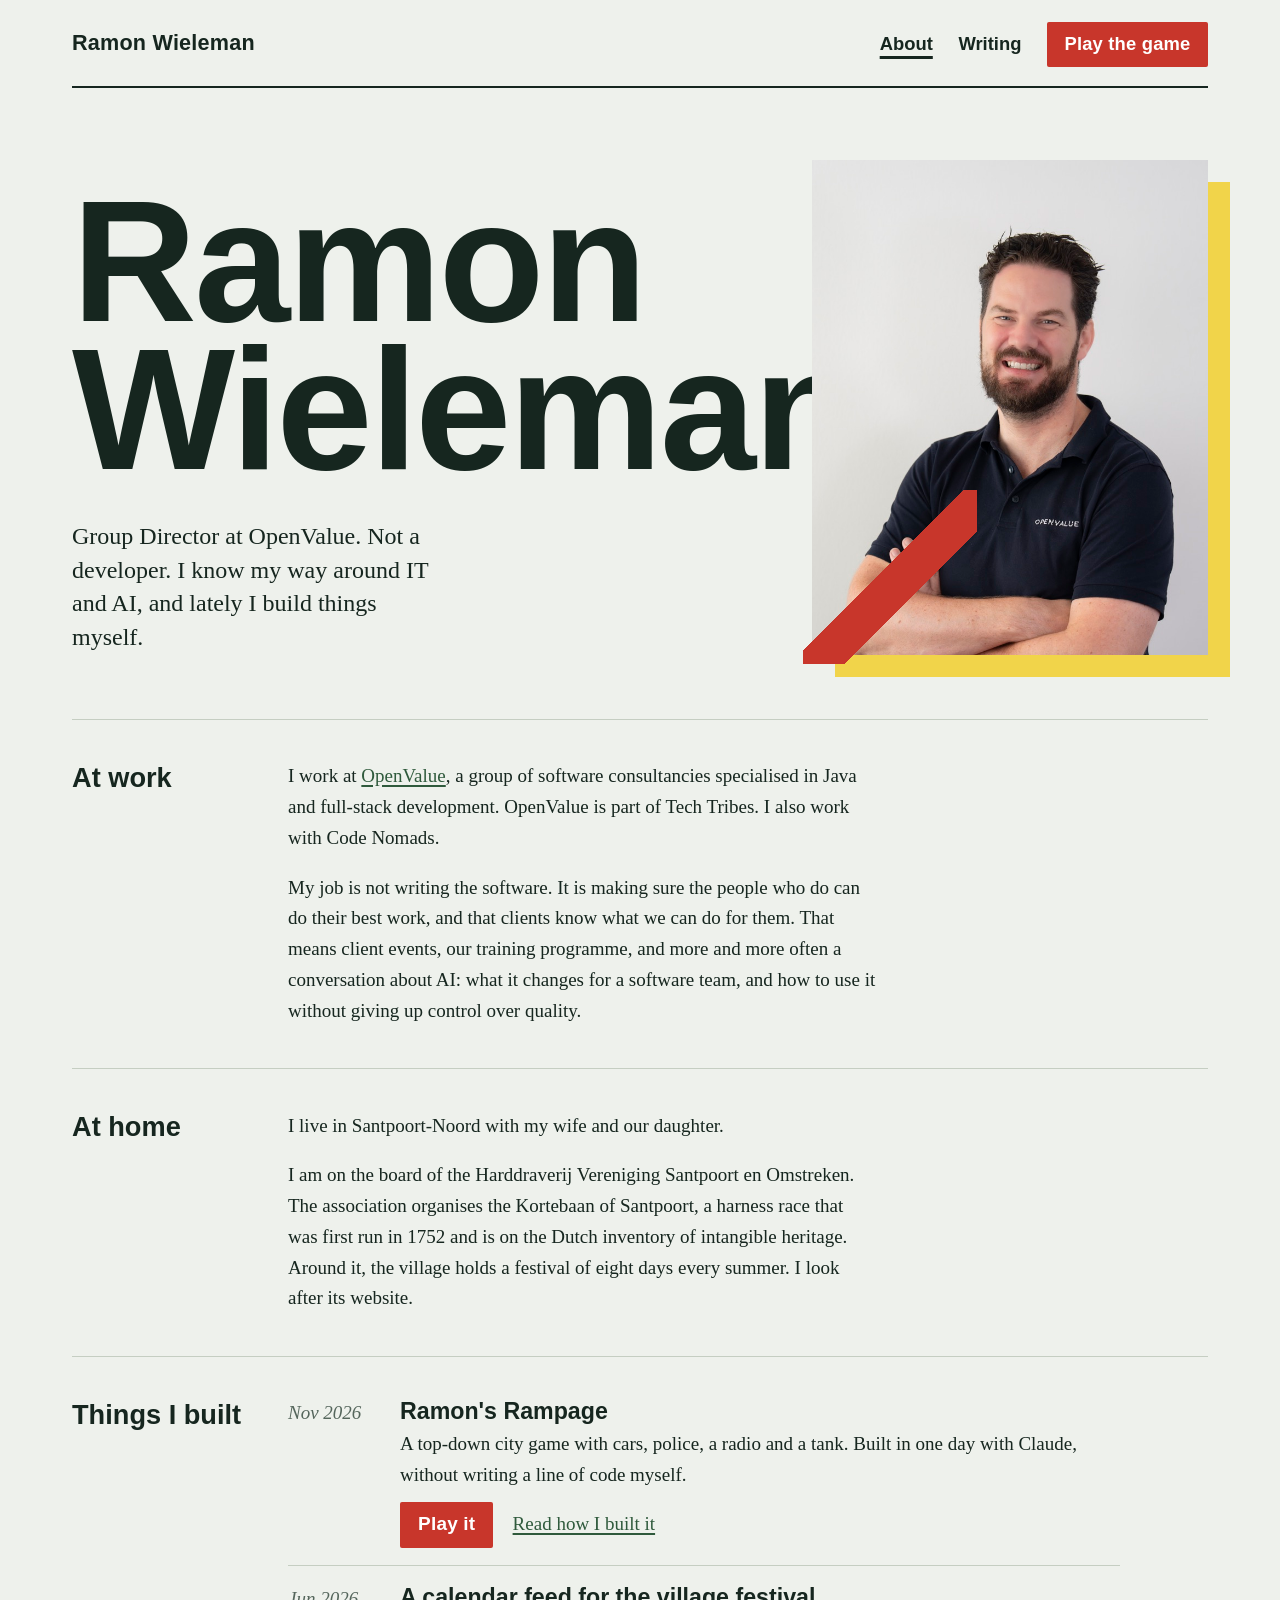
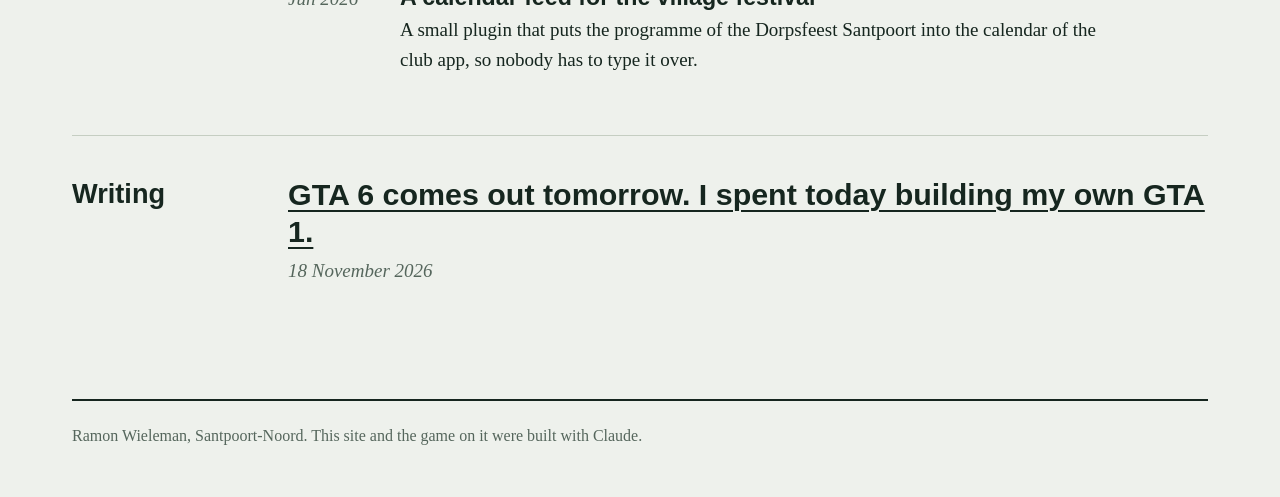
==== index.html @ 6ea48601 "A personal site: about Ramon, a piece on building a game, and the game itself Co-Authored-By: Claude" ====
<!doctype html>
<html lang="en">
<head>
  <meta charset="utf-8">
  <meta name="viewport" content="width=device-width, initial-scale=1">
  <title>Ramon Wieleman</title>
  <meta name="description" content="Ramon Wieleman is Group Director at OpenValue. Not a developer, but he builds things anyway.">
  <link rel="icon" href="assets/favicon.svg" type="image/svg+xml">
  <link rel="stylesheet" href="assets/site.css">
</head>
<body>
<div class="wrap">
  <header class="top">
    <a class="home" href="./">Ramon Wieleman</a>
    <nav aria-label="Main">
      <a href="./" aria-current="page">About</a>
      <a href="blog/">Writing</a>
      <a class="play" href="game/">Play the game</a>
    </nav>
  </header>

  <main>
    <section class="opening">
      <div>
        <h1>Ramon Wieleman</h1>
        <p class="lead">Group Director at OpenValue. Not a developer. I know my way around IT and AI, and lately I build things myself.</p>
      </div>
      <figure class="portrait">
        <img src="assets/ramon.jpg" alt="Ramon Wieleman, arms crossed, smiling, in a dark polo shirt" width="723" height="1086">
      </figure>
    </section>

    <section class="part">
      <h2>At work</h2>
      <div class="words">
        <p>I work at <a href="https://www.openvalue.eu">OpenValue</a>, a group of software consultancies specialised in Java and full-stack development. OpenValue is part of Tech Tribes. I also work with Code Nomads.</p>
        <p>My job is not writing the software. It is making sure the people who do can do their best work, and that clients know what we can do for them. That means client events, our training programme, and more and more often a conversation about AI: what it changes for a software team, and how to use it without giving up control over quality.</p>
      </div>
    </section>

    <section class="part">
      <h2>At home</h2>
      <div class="words">
        <p>I live in Santpoort-Noord with my wife and our daughter.</p>
        <p>I am on the board of the Harddraverij Vereniging Santpoort en Omstreken. The association organises the Kortebaan of Santpoort, a harness race that was first run in 1752 and is on the Dutch inventory of intangible heritage. Around it, the village holds a festival of eight days every summer. I look after its website.</p>
      </div>
    </section>

    <section class="part">
      <h2>Things I built</h2>
      <ul class="made">
        <li>
          <span class="when">Nov 2026</span>
          <div>
            <h3>Ramon's Rampage</h3>
            <p>A top-down city game with cars, police, a radio and a tank. Built in one day with Claude, without writing a line of code myself.</p>
            <p class="links"><a class="play" href="game/">Play it</a> <a href="blog/building-ramons-rampage/">Read how I built it</a></p>
          </div>
        </li>
        <li>
          <span class="when">Jun 2026</span>
          <div>
            <h3>A calendar feed for the village festival</h3>
            <p>A small plugin that puts the programme of the Dorpsfeest Santpoort into the calendar of the club app, so nobody has to type it over.</p>
          </div>
        </li>
      </ul>
    </section>

    <section class="part">
      <h2>Writing</h2>
      <ul class="posts">
        <li>
          <a href="blog/building-ramons-rampage/">GTA 6 comes out tomorrow. I spent today building my own GTA 1.</a>
          <p class="when">18 November 2026</p>
        </li>
      </ul>
    </section>
  </main>

  <footer class="foot">Ramon Wieleman, Santpoort-Noord. This site and the game on it were built with Claude.</footer>
</div>
</body>
</html>
---- assets/site.css ----
/* ramonwieleman.nl
   Fog, ink and the colours of racing silks. A wide rail on the left names
   each part; the words sit beside it. One loud thing per page: the name. */

:root {
  --fog: #eef1ec;
  --paper: #f8faf6;
  --ink: #16261f;
  --moss: #2f5a3c;
  --silk: #f1d44a;
  --signal: #c8362b;
  --line: #c5cec2;
  --soft: #55665c;

  --display: "Avenir Next Condensed", "Barlow Condensed", "Roboto Condensed", "Arial Narrow", "Helvetica Neue", Arial, sans-serif;
  --text: Charter, "Bitstream Charter", "Sitka Text", Cambria, Georgia, serif;

  --rail: 11rem;
  --measure: 62ch;
}

* { box-sizing: border-box; }

html { background: var(--fog); color: var(--ink); -webkit-text-size-adjust: 100%; }

body {
  margin: 0;
  font-family: var(--text);
  font-size: 1.1875rem;
  line-height: 1.62;
}

a { color: var(--moss); text-decoration-thickness: 0.08em; text-underline-offset: 0.18em; }
a:hover { color: var(--ink); }
a:focus-visible, .play:focus-visible { outline: 3px solid var(--signal); outline-offset: 3px; }

.wrap { max-width: 74rem; margin: 0 auto; padding: 0 1.5rem; }

/* ---- the top of every page ---- */
.top { display: flex; align-items: baseline; justify-content: space-between; gap: 1.5rem; padding: 1.4rem 0 1.2rem; border-bottom: 2px solid var(--ink); }
.top .home { font-family: var(--display); font-weight: 700; font-size: 1.35rem; letter-spacing: 0.01em; color: var(--ink); text-decoration: none; }
.top nav { display: flex; align-items: baseline; gap: 1.6rem; font-family: var(--display); font-weight: 600; font-size: 1.15rem; }
.top nav a { color: var(--ink); text-decoration: none; }
.top nav a:hover, .top nav a[aria-current] { text-decoration: underline; text-decoration-thickness: 0.14em; text-underline-offset: 0.3em; }

.play {
  display: inline-block; font-family: var(--display); font-weight: 700; letter-spacing: 0.01em;
  background: var(--signal); color: #fff !important; text-decoration: none !important;
  padding: 0.38em 0.95em 0.42em; border-radius: 2px;
}
.play:hover { background: var(--ink); }

/* ---- the opening of the front page ---- */
.opening { display: grid; grid-template-columns: minmax(0, 7fr) minmax(0, 4fr); gap: 3rem; align-items: end; padding: 4.5rem 0 4rem; }
.opening h1 {
  font-family: var(--display); font-weight: 800; font-stretch: condensed;
  font-size: clamp(4.2rem, 13.5vw, 11.5rem); line-height: 0.86; letter-spacing: -0.015em; margin: 0 0 2.2rem;
}
.opening .lead { font-size: 1.5rem; line-height: 1.4; max-width: 30ch; margin: 0; }

/* His picture, with the sash of a racing silk across the corner. */
.portrait { position: relative; margin: 0; }
.portrait::before { content: ""; position: absolute; inset: 1.4rem -1.4rem -1.4rem 1.4rem; background: var(--silk); }
.portrait img { position: relative; display: block; width: 100%; height: auto; aspect-ratio: 4 / 5; object-fit: cover; object-position: 50% 12%; }
.portrait::after {
  content: ""; position: absolute; left: -0.6rem; bottom: -0.6rem; width: 44%; aspect-ratio: 1;
  background: linear-gradient(135deg, transparent 0 46%, var(--signal) 46% 62%, transparent 62%);
  pointer-events: none;
}

/* ---- a part of a page: its name in the rail, its words beside it ---- */
.part { display: grid; grid-template-columns: var(--rail) minmax(0, 1fr); gap: 2.5rem; padding: 2.6rem 0; border-top: 1px solid var(--line); }
.part > h2 { font-family: var(--display); font-weight: 700; font-size: 1.7rem; line-height: 1.1; margin: 0.1rem 0 0; }
.part .words { max-width: var(--measure); }
.part .words > :first-child { margin-top: 0; }
.part .words > :last-child { margin-bottom: 0; }

/* Things made: when, what, and a line about it. */
.made { list-style: none; margin: 0; padding: 0; max-width: 52rem; }
.made li { display: grid; grid-template-columns: 5.5rem minmax(0, 1fr); gap: 1.5rem; padding: 1.1rem 0; border-top: 1px solid var(--line); }
.made li:first-child { border-top: 0; padding-top: 0; }
.made .when { font-style: italic; color: var(--soft); }
.made h3 { font-family: var(--display); font-weight: 700; font-size: 1.45rem; line-height: 1.15; margin: 0 0 0.25rem; }
.made p { margin: 0; }
.made .links { margin-top: 0.7rem; display: flex; flex-wrap: wrap; gap: 1.2rem; align-items: baseline; }

.foot { border-top: 2px solid var(--ink); margin-top: 3rem; padding: 1.4rem 0 3rem; color: var(--soft); font-size: 1rem; }

/* ---- a piece of writing ---- */
.piece { padding: 3.5rem 0 1rem; }
.piece header { max-width: 58rem; }
.piece h1 { font-family: var(--display); font-weight: 800; font-size: clamp(2.8rem, 7.4vw, 5.6rem); line-height: 0.95; letter-spacing: -0.01em; margin: 0 0 1.4rem; }
.piece .standfirst { font-size: 1.5rem; line-height: 1.4; max-width: 38ch; margin: 0 0 1.2rem; }
.piece .when { font-style: italic; color: var(--soft); margin: 0 0 2.4rem; }

.piece .body { display: grid; grid-template-columns: var(--rail) minmax(0, var(--measure)); column-gap: 2.5rem; }
.piece .body > * { grid-column: 2; }
.piece .body > h2 { font-family: var(--display); font-weight: 700; font-size: 2rem; line-height: 1.1; margin: 2.6rem 0 0.4rem; }
/* The steps are a sequence: each carries its number in the rail. */
.piece .body > h2[data-step]::before {
  content: attr(data-step); float: left; margin-left: calc(-1 * (var(--rail) + 2.5rem)); width: var(--rail);
  font-size: 3.2rem; line-height: 0.8; font-weight: 800; color: var(--moss); text-align: right;
}
.piece .body p { margin: 0 0 1.1rem; }
.piece .body blockquote { margin: 0 0 1.2rem; padding: 0.1rem 0 0.1rem 1.2rem; border-left: 4px solid var(--silk); font-style: italic; }
.piece .body blockquote p { margin: 0; }
.piece .body ul { margin: 0 0 1.2rem; padding-left: 1.2rem; }
.piece .body li { margin-bottom: 0.35rem; }
.piece .body figure { grid-column: 1 / -1; margin: 1.6rem 0 2rem; max-width: 60rem; }
.piece .body figure img { display: block; width: 100%; height: auto; background: var(--ink); image-rendering: auto; }
.piece .body figcaption { font-size: 1rem; font-style: italic; color: var(--soft); margin-top: 0.5rem; max-width: var(--measure); }
.piece .body .callout { background: var(--paper); border: 1px solid var(--line); border-left: 6px solid var(--silk); padding: 1.1rem 1.3rem; margin: 0.4rem 0 1.6rem; }
.piece .body .callout p:last-child { margin-bottom: 0; }
.piece .body table { border-collapse: collapse; margin: 0 0 1.4rem; font-size: 1.05rem; }
.piece .body th, .piece .body td { text-align: left; padding: 0.35rem 1.4rem 0.35rem 0; border-bottom: 1px solid var(--line); vertical-align: top; }
.piece .body th { font-family: var(--display); font-weight: 700; font-size: 1.15rem; }
kbd { font-family: var(--display); font-weight: 700; font-size: 0.95em; background: var(--ink); color: var(--fog); padding: 0.05em 0.45em 0.1em; border-radius: 2px; white-space: nowrap; }

/* ---- the list of writing ---- */
.posts { list-style: none; margin: 0; padding: 0; }
.posts li { padding: 0 0 1.4rem; }
.posts a { font-family: var(--display); font-weight: 700; font-size: 1.9rem; line-height: 1.1; color: var(--ink); text-decoration-thickness: 0.08em; }
.posts p { margin: 0.3rem 0 0; }
.posts .when { font-style: italic; color: var(--soft); }

/* ---- small screens: the rail goes above the words ---- */
@media (max-width: 52rem) {
  body { font-size: 1.125rem; }
  .opening { grid-template-columns: 1fr; gap: 2.5rem; padding: 2.8rem 0 3rem; }
  .portrait { max-width: 20rem; margin-right: 1.4rem; }
  .part { grid-template-columns: 1fr; gap: 0.8rem; padding: 2rem 0; }
  .piece .body { display: block; }
  .piece .body > h2[data-step]::before { float: none; display: block; margin: 0 0 0.3rem; width: auto; text-align: left; font-size: 2.4rem; }
  .top { flex-wrap: wrap; row-gap: 0.6rem; }
  .top nav { gap: 1.1rem; font-size: 1.05rem; }
  .made li { grid-template-columns: 1fr; gap: 0.2rem; }
}

@media print { .top nav, .play { display: none; } }
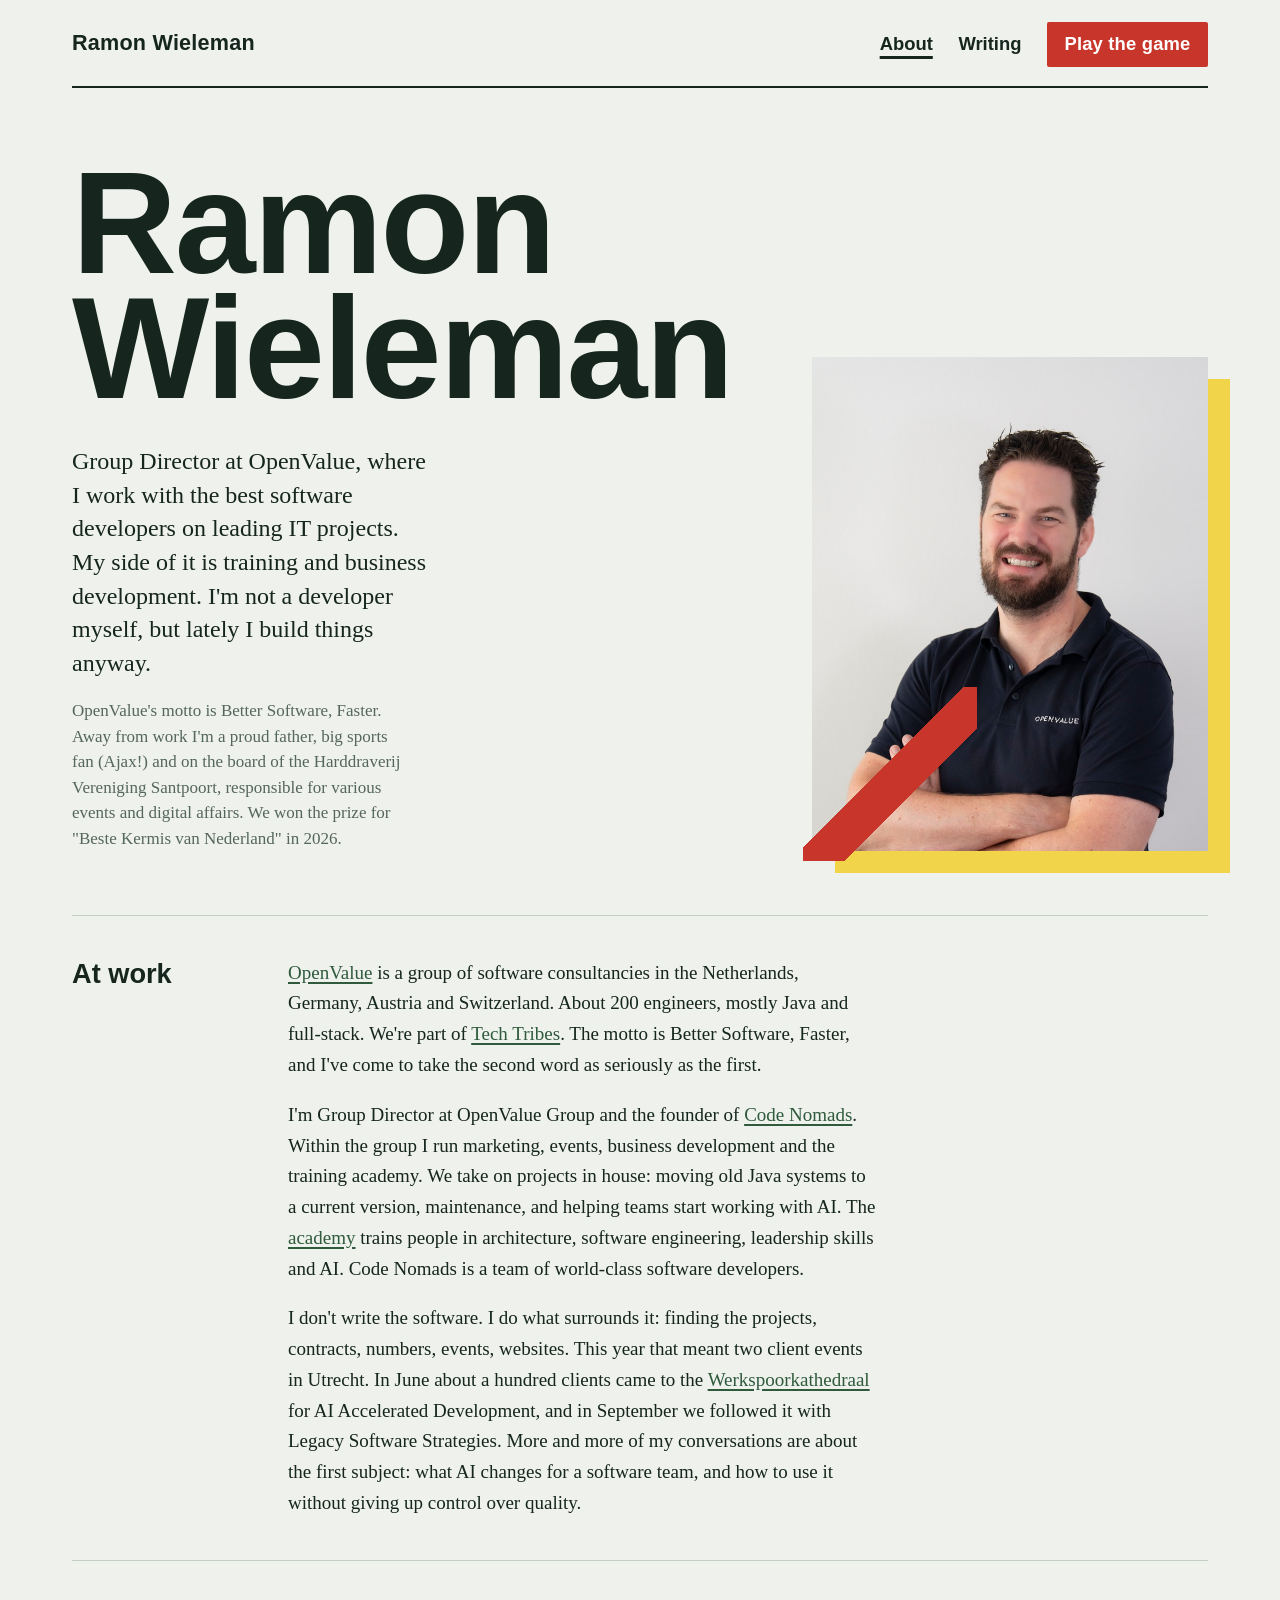
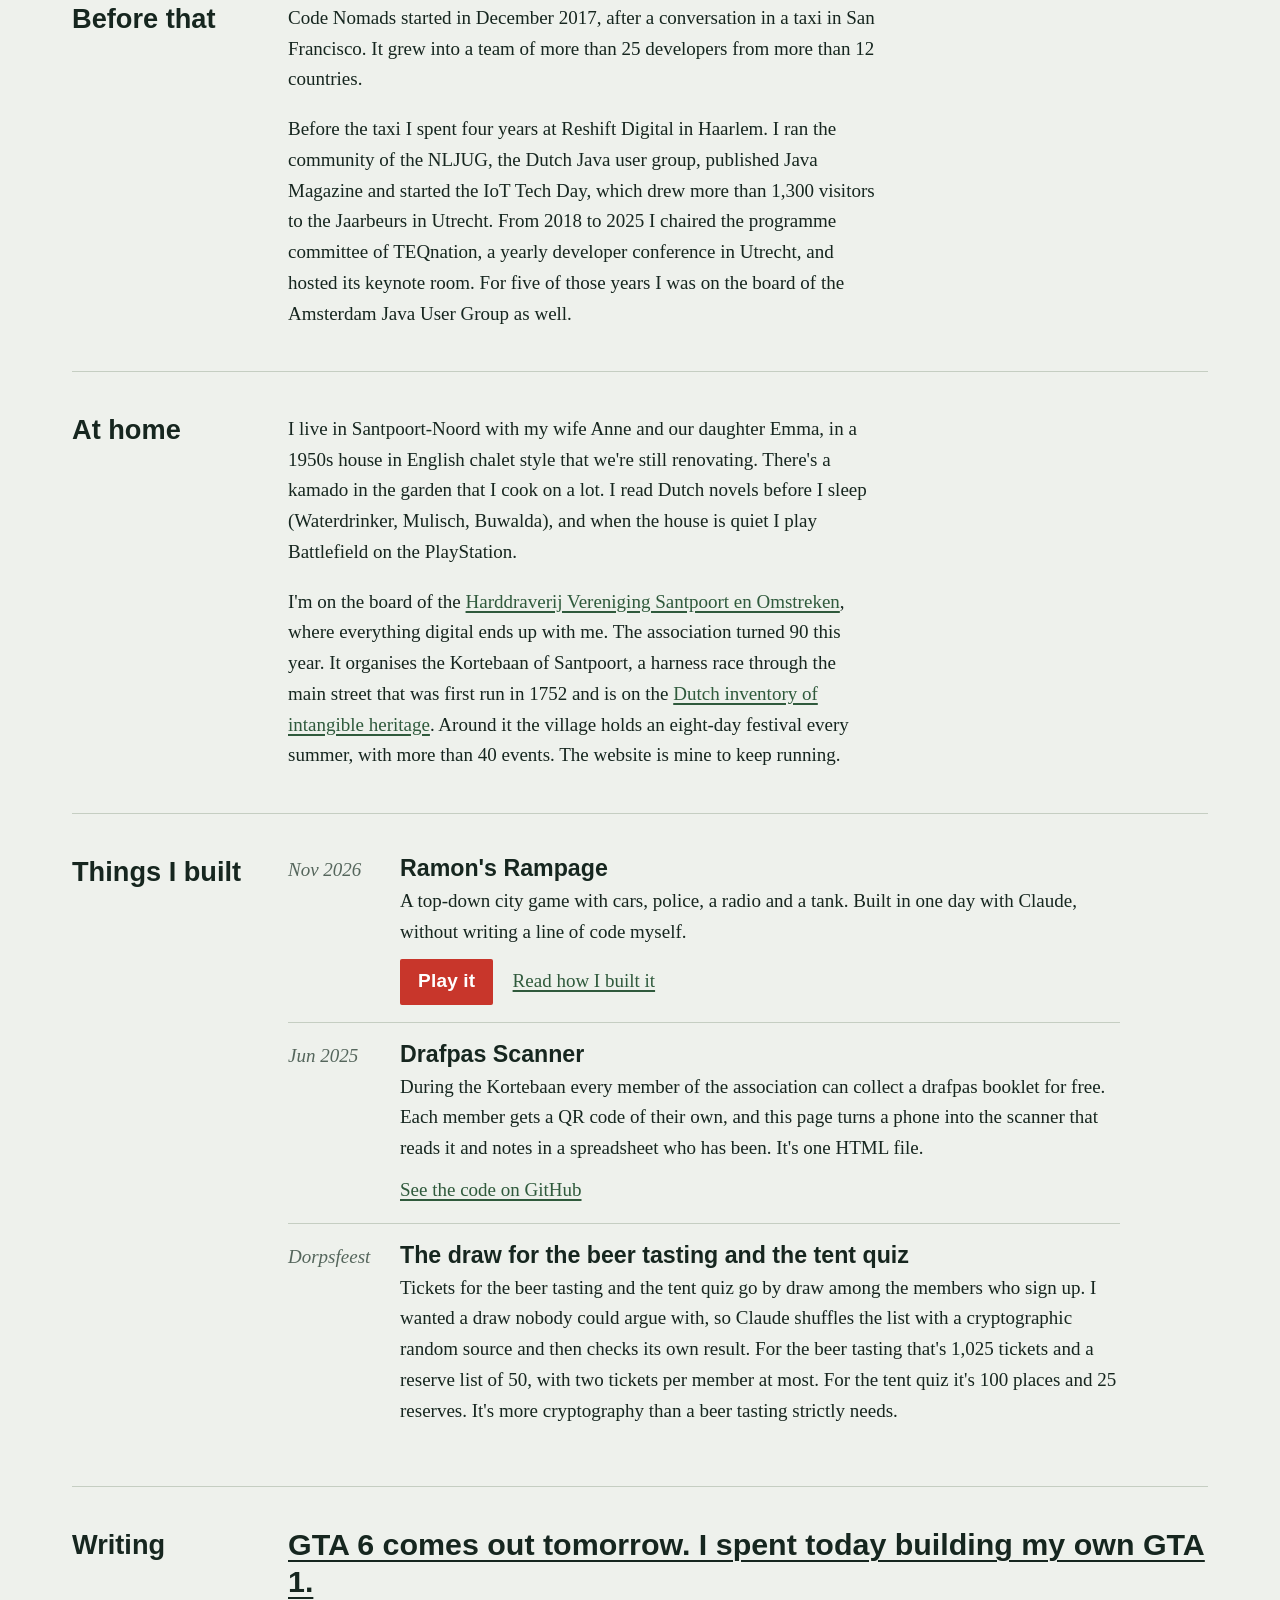
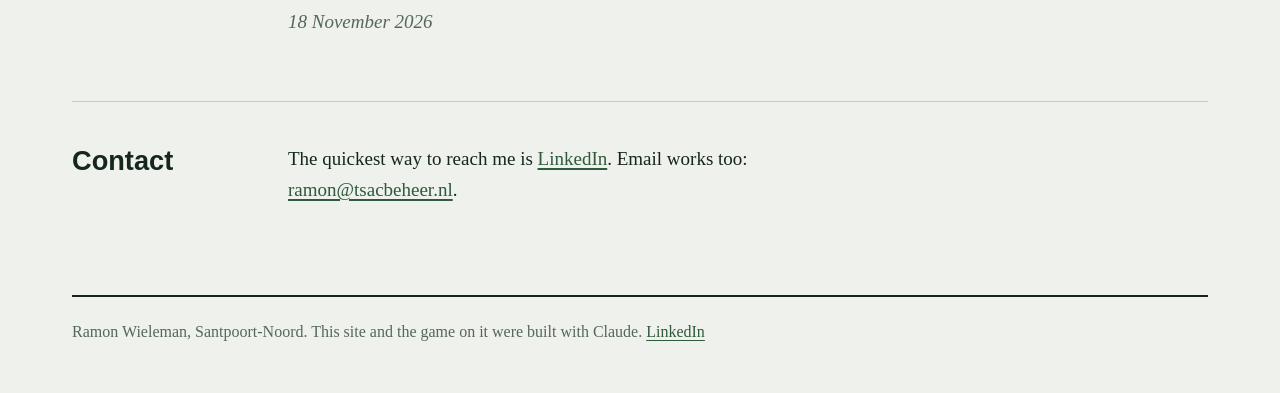
==== commit a4a06d3a: "New texts, a contact section, more projects, the blog brought up to date, and the game with real eng" ====
--- a/index.html
+++ b/index.html
@@ -1,12 +1,33 @@
 <!doctype html>
-<html lang="en">
+<html lang="en-GB">
 <head>
   <meta charset="utf-8">
   <meta name="viewport" content="width=device-width, initial-scale=1">
-  <title>Ramon Wieleman</title>
-  <meta name="description" content="Ramon Wieleman is Group Director at OpenValue. Not a developer, but he builds things anyway.">
+  <title>Ramon Wieleman, Group Director at OpenValue</title>
+  <meta name="description" content="Ramon Wieleman is Group Director at OpenValue, working in training and business development. Not a developer, but he builds things anyway.">
+  <link rel="canonical" href="https://ramonwieleman.nl/">
+  <meta property="og:type" content="profile">
+  <meta property="og:site_name" content="Ramon Wieleman">
+  <meta property="og:title" content="Ramon Wieleman, Group Director at OpenValue">
+  <meta property="og:description" content="Group Director at OpenValue, working in training and business development. Not a developer, but he builds things anyway.">
+  <meta property="og:url" content="https://ramonwieleman.nl/">
+  <meta property="og:image" content="https://ramonwieleman.nl/assets/ramon.jpg">
+  <meta name="twitter:card" content="summary">
   <link rel="icon" href="assets/favicon.svg" type="image/svg+xml">
   <link rel="stylesheet" href="assets/site.css">
+  <script type="application/ld+json">
+  {
+    "@context": "https://schema.org",
+    "@type": "Person",
+    "name": "Ramon Wieleman",
+    "url": "https://ramonwieleman.nl/",
+    "image": "https://ramonwieleman.nl/assets/ramon.jpg",
+    "jobTitle": "Group Director",
+    "worksFor": { "@type": "Organization", "name": "OpenValue", "url": "https://www.openvalue.eu/" },
+    "homeLocation": { "@type": "Place", "name": "Santpoort-Noord, the Netherlands" },
+    "sameAs": ["https://www.linkedin.com/in/ramonwieleman/"]
+  }
+  </script>
 </head>
 <body>
 <div class="wrap">
@@ -23,7 +44,8 @@
     <section class="opening">
       <div>
         <h1>Ramon Wieleman</h1>
-        <p class="lead">Group Director at OpenValue. Not a developer. I know my way around IT and AI, and lately I build things myself.</p>
+        <p class="lead">Group Director at OpenValue, where I work with the best software developers on leading IT projects. My side of it is training and business development. I'm not a developer myself, but lately I build things anyway.</p>
+        <p class="also">OpenValue's motto is Better Software, Faster. Away from work I'm a proud father, big sports fan (Ajax!) and on the board of the Harddraverij Vereniging Santpoort, responsible for various events and digital affairs. We won the prize for "Beste Kermis van Nederland" in 2026.</p>
       </div>
       <figure class="portrait">
         <img src="assets/ramon.jpg" alt="Ramon Wieleman, arms crossed, smiling, in a dark polo shirt" width="723" height="1086">
@@ -33,16 +55,25 @@
     <section class="part">
       <h2>At work</h2>
       <div class="words">
-        <p>I work at <a href="https://www.openvalue.eu">OpenValue</a>, a group of software consultancies specialised in Java and full-stack development. OpenValue is part of Tech Tribes. I also work with Code Nomads.</p>
-        <p>My job is not writing the software. It is making sure the people who do can do their best work, and that clients know what we can do for them. That means client events, our training programme, and more and more often a conversation about AI: what it changes for a software team, and how to use it without giving up control over quality.</p>
+        <p><a href="https://www.openvalue.eu/">OpenValue</a> is a group of software consultancies in the Netherlands, Germany, Austria and Switzerland. About 200 engineers, mostly Java and full-stack. We're part of <a href="https://techtribes.eu/">Tech Tribes</a>. The motto is Better Software, Faster, and I've come to take the second word as seriously as the first.</p>
+        <p>I'm Group Director at OpenValue Group and the founder of <a href="https://www.codenomads.nl/">Code Nomads</a>. Within the group I run marketing, events, business development and the training academy. We take on projects in house: moving old Java systems to a current version, maintenance, and helping teams start working with AI. The <a href="https://www.openvalue.eu/training/">academy</a> trains people in architecture, software engineering, leadership skills and AI. Code Nomads is a team of world-class software developers.</p>
+        <p>I don't write the software. I do what surrounds it: finding the projects, contracts, numbers, events, websites. This year that meant two client events in Utrecht. In June about a hundred clients came to the <a href="https://werkspoorkathedraal.nl/">Werkspoorkathedraal</a> for AI Accelerated Development, and in September we followed it with Legacy Software Strategies. More and more of my conversations are about the first subject: what AI changes for a software team, and how to use it without giving up control over quality.</p>
+      </div>
+    </section>
+
+    <section class="part">
+      <h2>Before that</h2>
+      <div class="words">
+        <p>Code Nomads started in December 2017, after a conversation in a taxi in San Francisco. It grew into a team of more than 25 developers from more than 12 countries.</p>
+        <p>Before the taxi I spent four years at Reshift Digital in Haarlem. I ran the community of the NLJUG, the Dutch Java user group, published Java Magazine and started the IoT Tech Day, which drew more than 1,300 visitors to the Jaarbeurs in Utrecht. From 2018 to 2025 I chaired the programme committee of TEQnation, a yearly developer conference in Utrecht, and hosted its keynote room. For five of those years I was on the board of the Amsterdam Java User Group as well.</p>
       </div>
     </section>
 
     <section class="part">
       <h2>At home</h2>
       <div class="words">
-        <p>I live in Santpoort-Noord with my wife and our daughter.</p>
-        <p>I am on the board of the Harddraverij Vereniging Santpoort en Omstreken. The association organises the Kortebaan of Santpoort, a harness race that was first run in 1752 and is on the Dutch inventory of intangible heritage. Around it, the village holds a festival of eight days every summer. I look after its website.</p>
+        <p>I live in Santpoort-Noord with my wife Anne and our daughter Emma, in a 1950s house in English chalet style that we're still renovating. There's a kamado in the garden that I cook on a lot. I read Dutch novels before I sleep (Waterdrinker, Mulisch, Buwalda), and when the house is quiet I play Battlefield on the PlayStation.</p>
+        <p>I'm on the board of the <a href="https://www.dorpsfeest-santpoort.nl/">Harddraverij Vereniging Santpoort en Omstreken</a>, where everything digital ends up with me. The association turned 90 this year. It organises the Kortebaan of Santpoort, a harness race through the main street that was first run in 1752 and is on the <a href="https://www.immaterieelerfgoed.nl/en/page/7176/short-track-santpoort">Dutch inventory of intangible heritage</a>. Around it the village holds an eight-day festival every summer, with more than 40 events. The website is mine to keep running.</p>
       </div>
     </section>
 
@@ -50,7 +81,7 @@
       <h2>Things I built</h2>
       <ul class="made">
         <li>
-          <span class="when">Nov 2026</span>
+          <span class="when"><time datetime="2026-11">Nov 2026</time></span>
           <div>
             <h3>Ramon's Rampage</h3>
             <p>A top-down city game with cars, police, a radio and a tank. Built in one day with Claude, without writing a line of code myself.</p>
@@ -58,10 +89,18 @@
           </div>
         </li>
         <li>
-          <span class="when">Jun 2026</span>
+          <span class="when"><time datetime="2025-06">Jun 2025</time></span>
           <div>
-            <h3>A calendar feed for the village festival</h3>
-            <p>A small plugin that puts the programme of the Dorpsfeest Santpoort into the calendar of the club app, so nobody has to type it over.</p>
+            <h3>Drafpas Scanner</h3>
+            <p>During the Kortebaan every member of the association can collect a drafpas booklet for free. Each member gets a QR code of their own, and this page turns a phone into the scanner that reads it and notes in a spreadsheet who has been. It's one HTML file.</p>
+            <p class="links"><a href="https://github.com/rwieleman/dorpsfeest-qr-scanner">See the code on GitHub</a></p>
+          </div>
+        </li>
+        <li>
+          <span class="when">Dorpsfeest</span>
+          <div>
+            <h3>The draw for the beer tasting and the tent quiz</h3>
+            <p>Tickets for the beer tasting and the tent quiz go by draw among the members who sign up. I wanted a draw nobody could argue with, so Claude shuffles the list with a cryptographic random source and then checks its own result. For the beer tasting that's 1,025 tickets and a reserve list of 50, with two tickets per member at most. For the tent quiz it's 100 places and 25 reserves. It's more cryptography than a beer tasting strictly needs.</p>
           </div>
         </li>
       </ul>
@@ -72,13 +111,20 @@
       <ul class="posts">
         <li>
           <a href="blog/building-ramons-rampage/">GTA 6 comes out tomorrow. I spent today building my own GTA 1.</a>
-          <p class="when">18 November 2026</p>
+          <p class="when"><time datetime="2026-11-18">18 November 2026</time></p>
         </li>
       </ul>
     </section>
+
+    <section class="part" id="contact">
+      <h2>Contact</h2>
+      <div class="words">
+        <p>The quickest way to reach me is <a href="https://www.linkedin.com/in/ramonwieleman/">LinkedIn</a>. Email works too: <a href="mailto:ramon@tsacbeheer.nl">ramon@tsacbeheer.nl</a>.</p>
+      </div>
+    </section>
   </main>
 
-  <footer class="foot">Ramon Wieleman, Santpoort-Noord. This site and the game on it were built with Claude.</footer>
+  <footer class="foot">Ramon Wieleman, Santpoort-Noord. This site and the game on it were built with Claude. <a href="https://www.linkedin.com/in/ramonwieleman/">LinkedIn</a></footer>
 </div>
 </body>
 </html>
--- a/assets/site.css
+++ b/assets/site.css
@@ -52,11 +52,14 @@
 
 /* ---- the opening of the front page ---- */
 .opening { display: grid; grid-template-columns: minmax(0, 7fr) minmax(0, 4fr); gap: 3rem; align-items: end; padding: 4.5rem 0 4rem; }
+/* The name is sized to its own column, so it never runs under the picture. */
+.opening > div { container-type: inline-size; }
 .opening h1 {
   font-family: var(--display); font-weight: 800; font-stretch: condensed;
-  font-size: clamp(4.2rem, 13.5vw, 11.5rem); line-height: 0.86; letter-spacing: -0.015em; margin: 0 0 2.2rem;
+  font-size: clamp(3rem, 21cqi, 11.5rem); line-height: 0.86; letter-spacing: -0.015em; margin: 0 0 2.2rem;
 }
 .opening .lead { font-size: 1.5rem; line-height: 1.4; max-width: 30ch; margin: 0; }
+.opening .also { font-size: 1.0625rem; line-height: 1.5; max-width: 40ch; margin: 1.1rem 0 0; color: var(--soft); }
 
 /* His picture, with the sash of a racing silk across the corner. */
 .portrait { position: relative; margin: 0; }
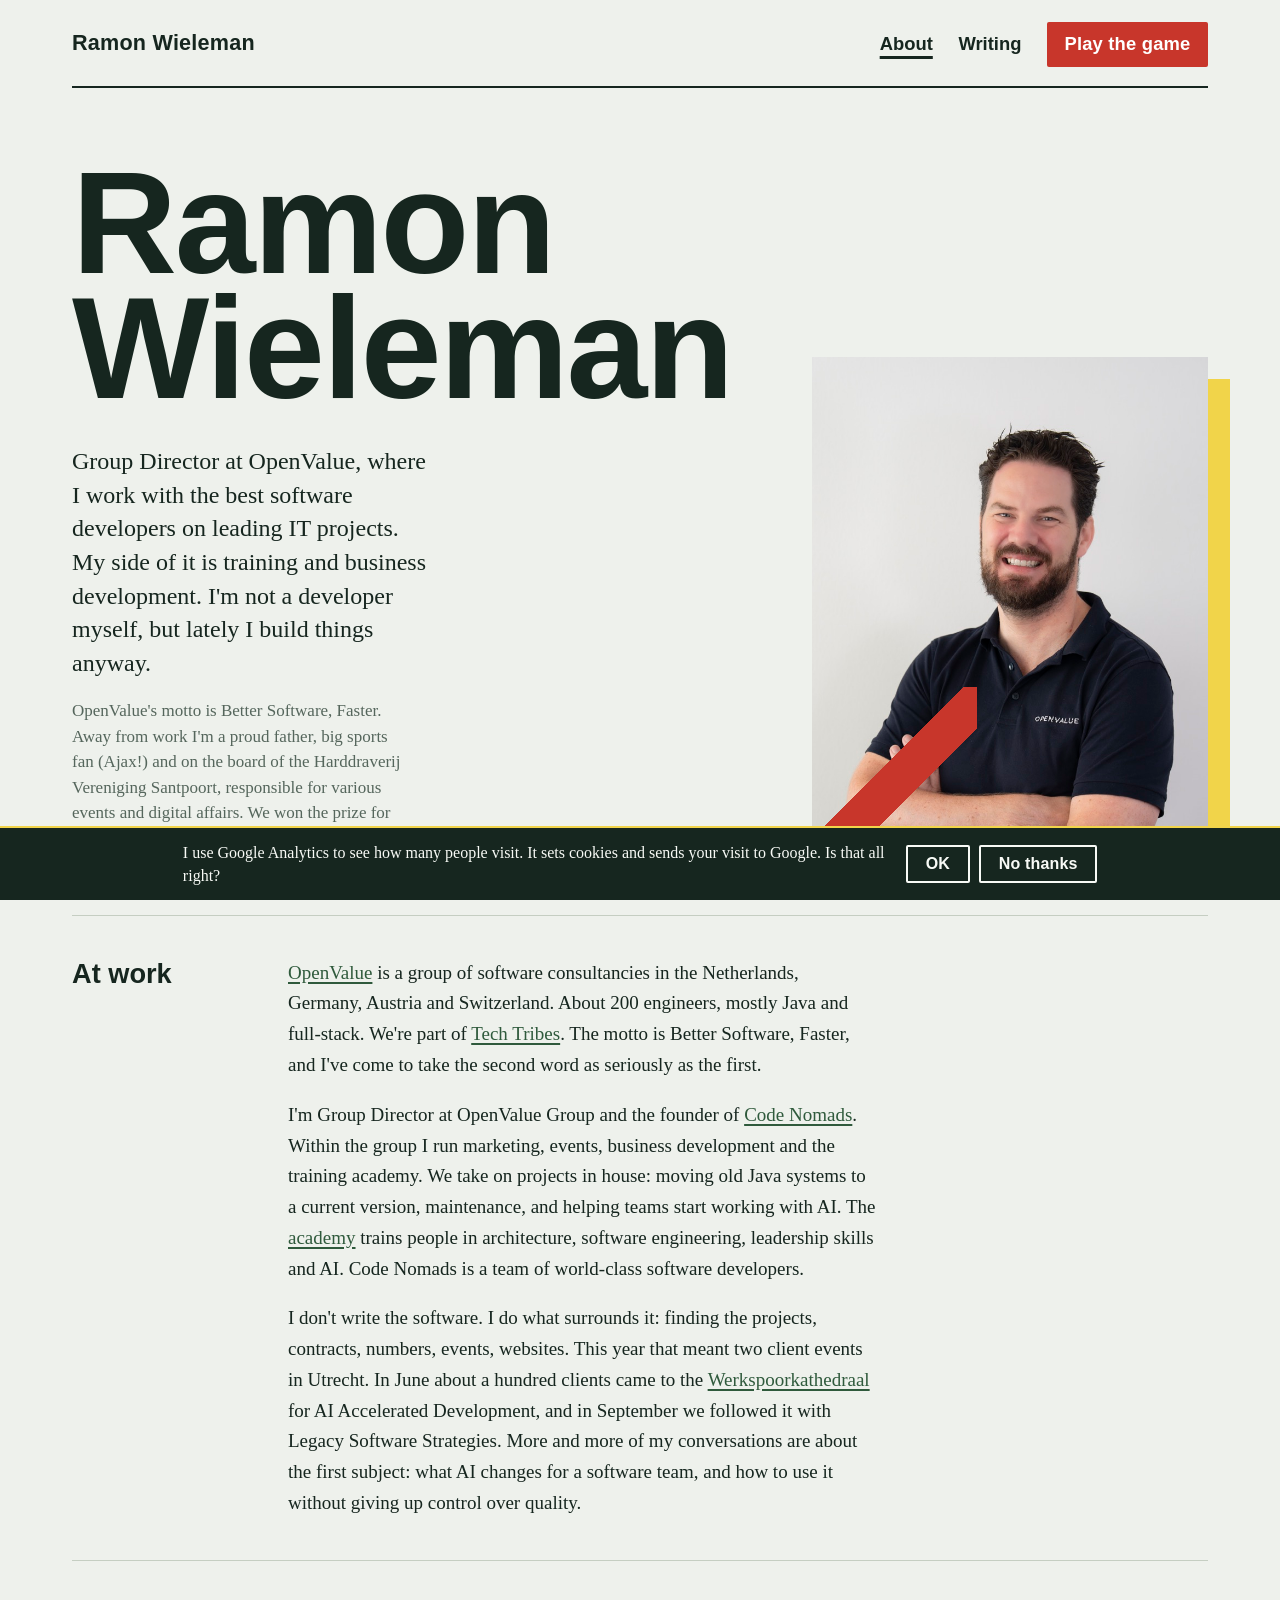
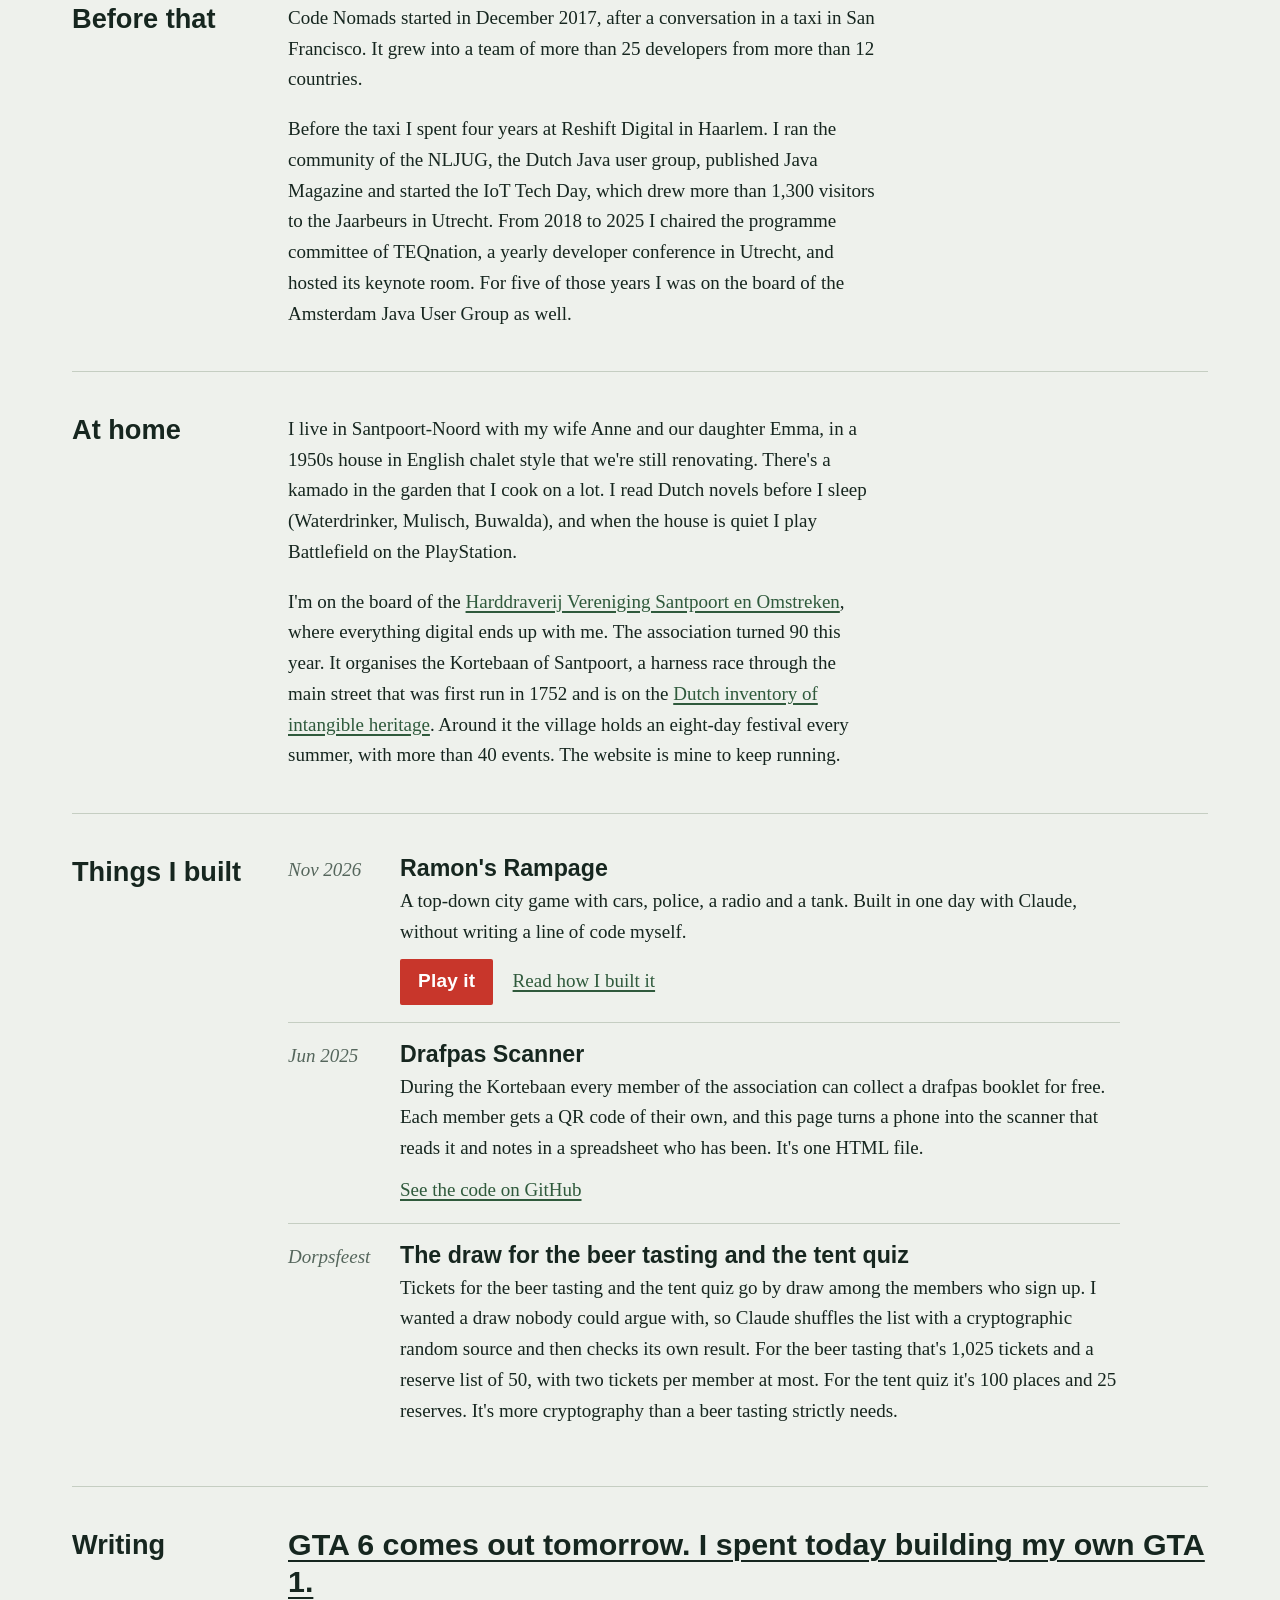
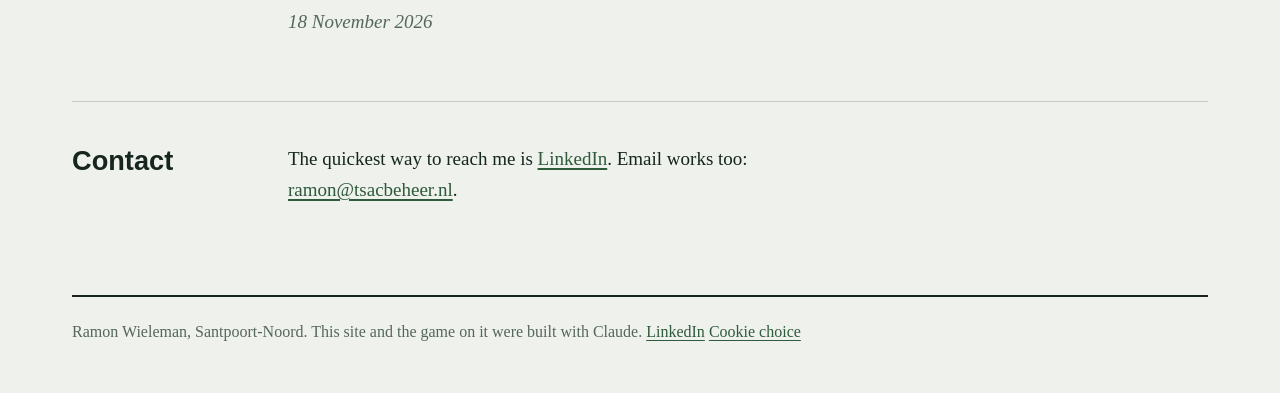
==== commit c87d8165: "Count visits with Google Analytics, after asking Co-Authored-By: Claude Fable 5.2 <noreply@anthropic" ====
--- a/index.html
+++ b/index.html
@@ -15,6 +15,7 @@
   <meta name="twitter:card" content="summary">
   <link rel="icon" href="assets/favicon.svg" type="image/svg+xml">
   <link rel="stylesheet" href="assets/site.css">
+  <script defer src="assets/analytics.js"></script>
   <script type="application/ld+json">
   {
     "@context": "https://schema.org",
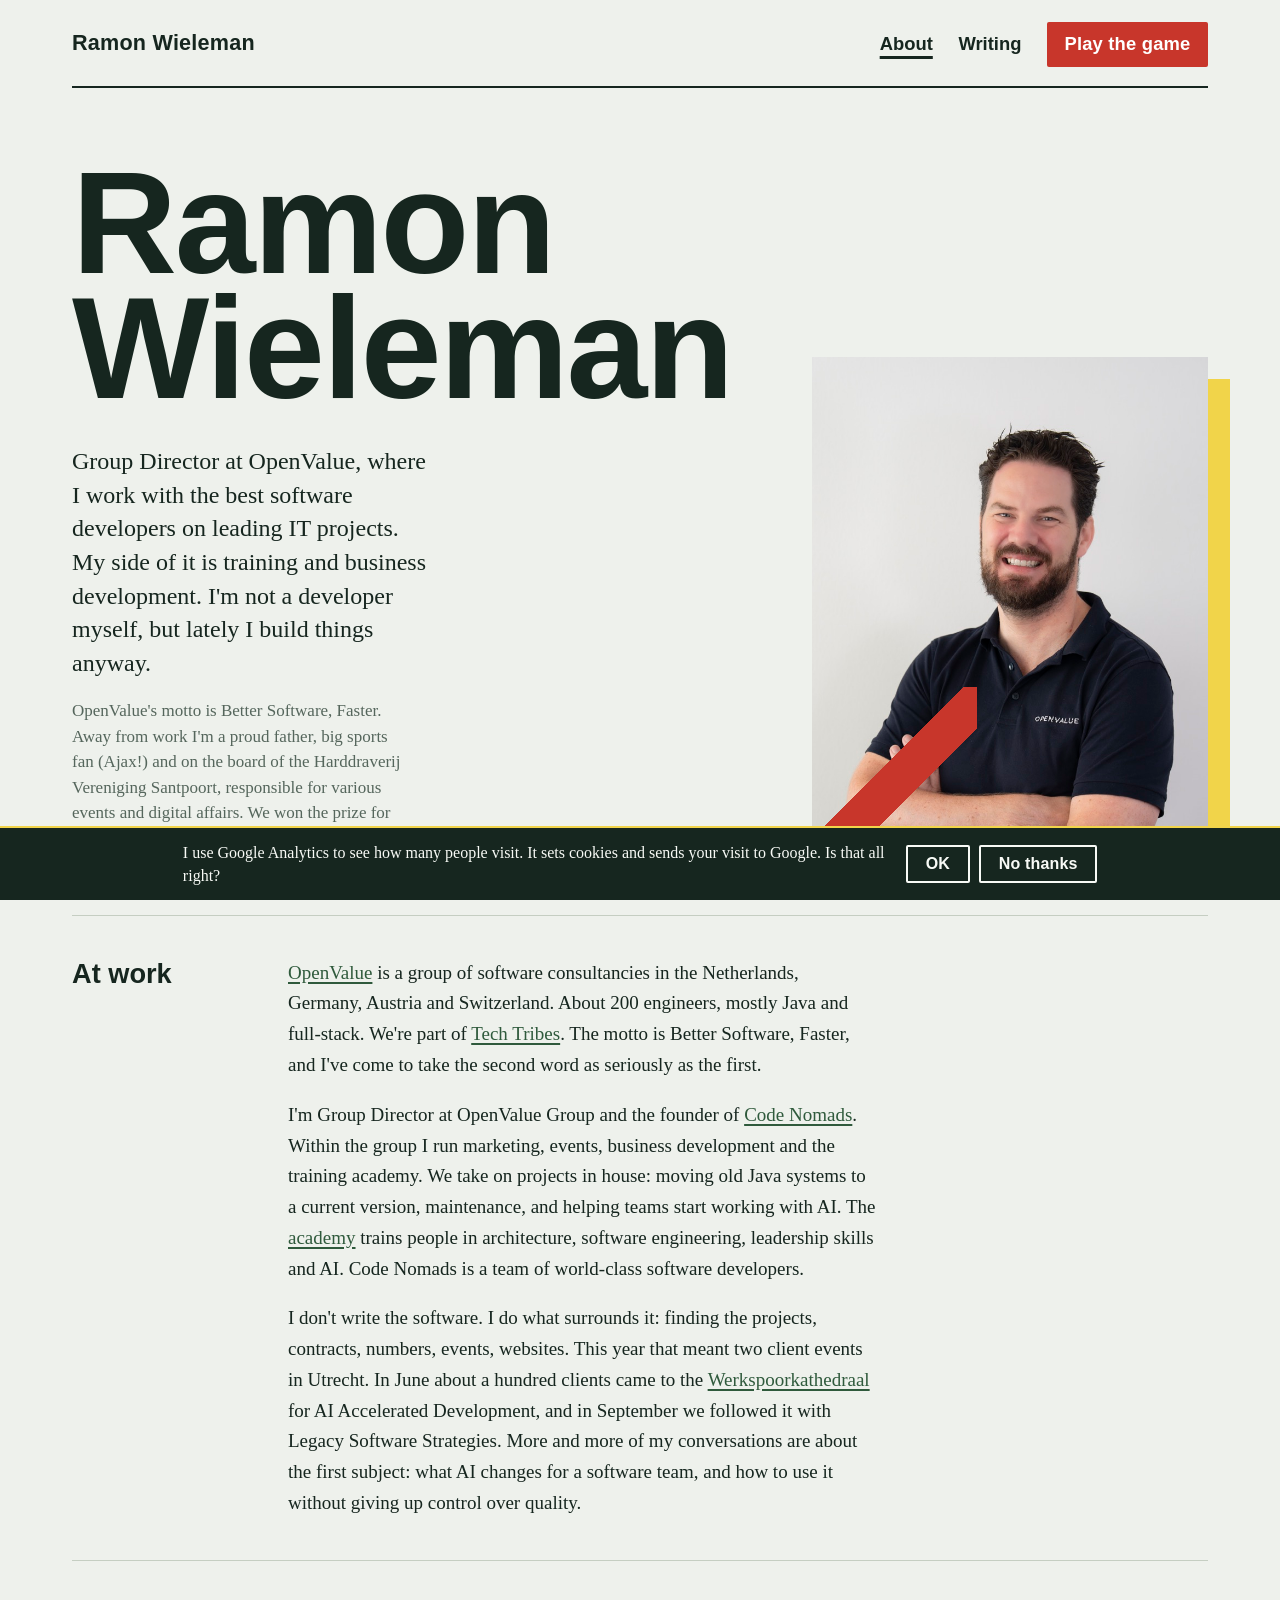
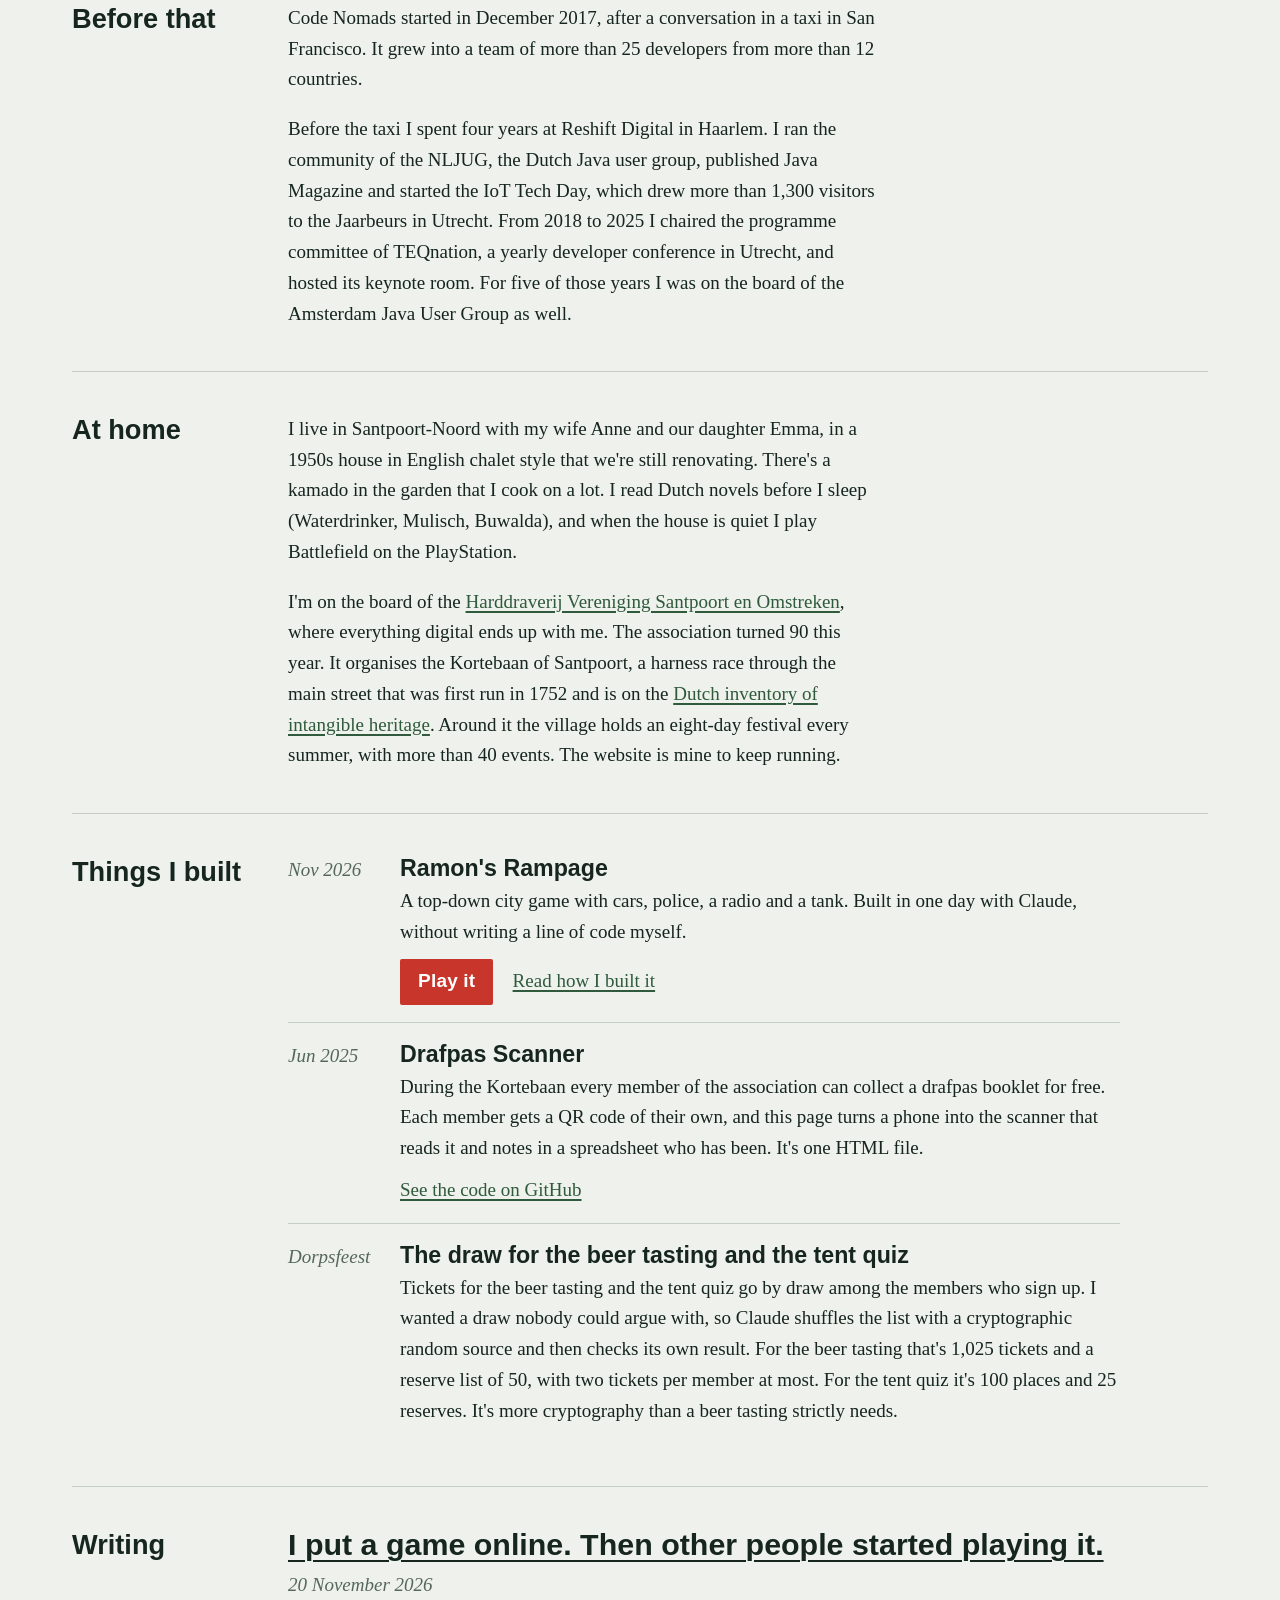
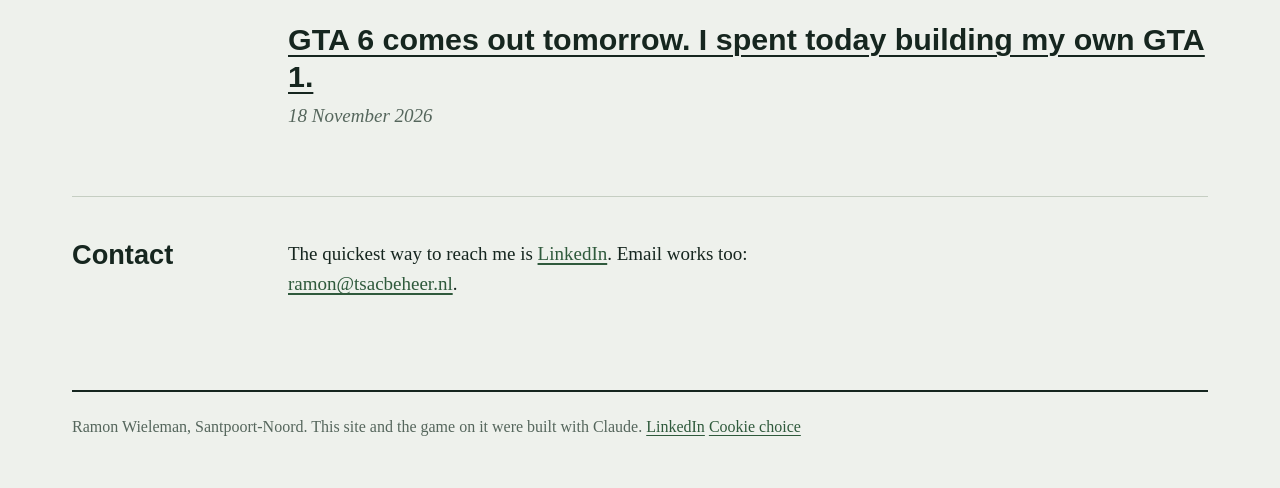
==== commit 9fb68ed5: "Blog: what happened after the post, and the second version Co-Authored-By: Claude Fable 5.2 <noreply" ====
--- a/index.html
+++ b/index.html
@@ -111,6 +111,10 @@
       <h2>Writing</h2>
       <ul class="posts">
         <li>
+          <a href="blog/after-the-post/">I put a game online. Then other people started playing it.</a>
+          <p class="when"><time datetime="2026-11-20">20 November 2026</time></p>
+        </li>
+        <li>
           <a href="blog/building-ramons-rampage/">GTA 6 comes out tomorrow. I spent today building my own GTA 1.</a>
           <p class="when"><time datetime="2026-11-18">18 November 2026</time></p>
         </li>
